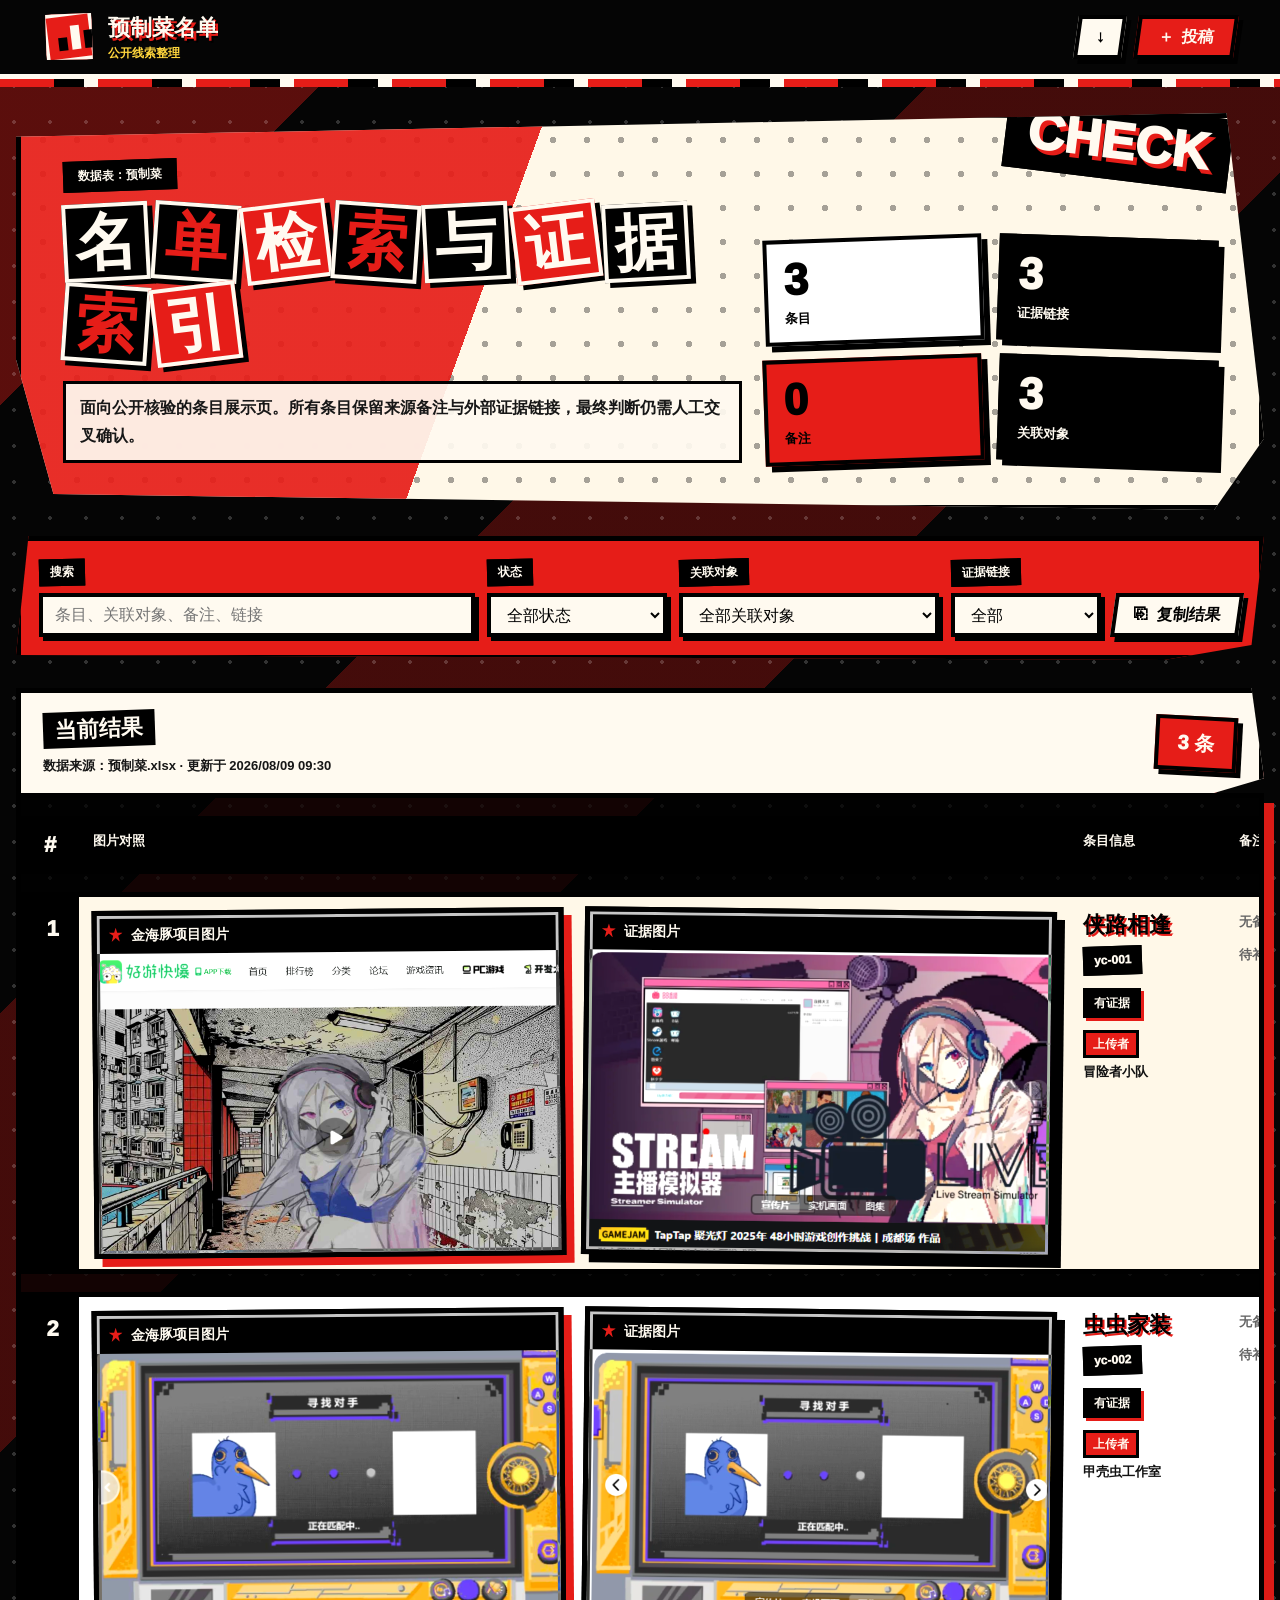
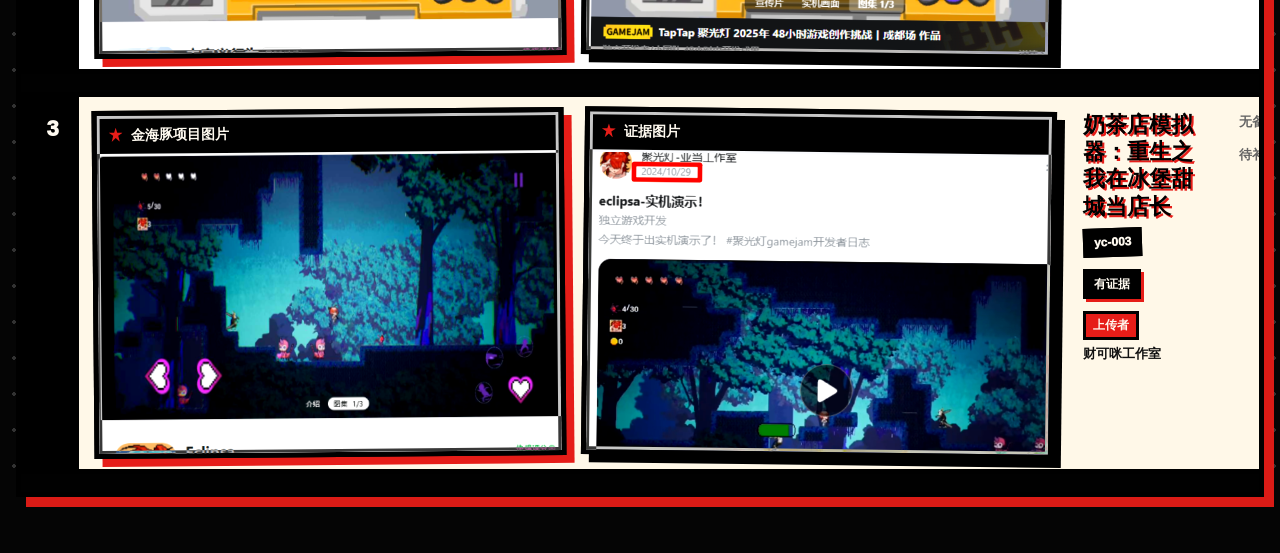
==== docs/index.html @ 8e6822d4 "replace prepared food table with latest data" ====
<!doctype html>
<html lang="zh-CN">
  <head>
    <meta charset="utf-8">
    <meta name="viewport" content="width=device-width, initial-scale=1">
    <title>预制菜名单</title>
    <link rel="stylesheet" href="./styles.css?v=20260808-clean">
  </head>
  <body>
    <div class="poster-bg" aria-hidden="true">
      <span class="poster-bg__stripe poster-bg__stripe--one"></span>
      <span class="poster-bg__stripe poster-bg__stripe--two"></span>
      <span class="poster-bg__target"></span>
    </div>

    <header class="topbar">
      <a class="brand" href="./" aria-label="预制菜名单首页">
        <span class="brand__mark" aria-hidden="true">
          <span></span>
          <span></span>
          <span></span>
        </span>
        <span>
          <strong>预制菜名单</strong>
          <small>公开线索整理</small>
        </span>
      </a>
      <nav class="topbar__actions" aria-label="页面操作">
        <a class="icon-button" href="./data/prepared-foods.csv" download title="下载 CSV" aria-label="下载 CSV">
          <span aria-hidden="true">↓</span>
        </a>
        <button class="primary-button" id="openSubmit" type="button">
          <span aria-hidden="true">＋</span>
          投稿
        </button>
      </nav>
    </header>

    <main class="app">
      <section class="summary-band" aria-label="数据概览">
        <div class="summary-copy">
          <p class="eyebrow">数据表：预制菜</p>
          <h1 class="cutout-title" aria-label="名单检索与证据索引">
            <span>名</span><span>单</span><span>检</span><span>索</span><span>与</span><span>证</span><span>据</span><span>索</span><span>引</span>
          </h1>
          <p>面向公开核验的条目展示页。所有条目保留来源备注与外部证据链接，最终判断仍需人工交叉确认。</p>
        </div>
        <div class="metric-grid" aria-label="统计">
          <div class="metric">
            <span id="totalCount">--</span>
            <small>条目</small>
          </div>
          <div class="metric">
            <span id="evidenceCount">--</span>
            <small>证据链接</small>
          </div>
          <div class="metric">
            <span id="noteCount">--</span>
            <small>备注</small>
          </div>
          <div class="metric">
            <span id="relatedCount">--</span>
            <small>关联对象</small>
          </div>
        </div>
      </section>

      <section class="controls" aria-label="筛选">
        <label class="field field--search">
          <span>搜索</span>
          <input id="searchInput" type="search" autocomplete="off" placeholder="条目、关联对象、备注、链接">
        </label>
        <label class="field">
          <span>状态</span>
          <select id="statusFilter">
            <option value="">全部状态</option>
          </select>
        </label>
        <label class="field">
          <span>关联对象</span>
          <select id="relatedFilter">
            <option value="">全部关联对象</option>
          </select>
        </label>
        <label class="field">
          <span>证据链接</span>
          <select id="evidenceFilter">
            <option value="">全部</option>
            <option value="with">有链接</option>
            <option value="without">待补充</option>
          </select>
        </label>
        <button class="secondary-button" id="copyVisible" type="button">
          <span aria-hidden="true">⎘</span>
          复制结果
        </button>
      </section>

      <section class="table-section" aria-label="名单">
        <div class="table-section__head">
          <div>
            <h2>当前结果</h2>
            <p id="dataMeta">正在载入数据...</p>
          </div>
          <span class="result-count" id="resultCount">--</span>
        </div>
        <div class="table-shell">
          <table>
            <thead>
              <tr>
                <th class="col-index">#</th>
                <th class="col-images">图片对照</th>
                <th class="col-info">条目信息</th>
                <th class="col-note">备注 / 证据链接</th>
              </tr>
            </thead>
            <tbody id="itemsBody"></tbody>
          </table>
          <div class="empty-state" id="emptyState" hidden>没有匹配结果</div>
        </div>
      </section>
    </main>

    <dialog class="submit-dialog" id="submitDialog">
      <form class="submit-form" id="submissionForm" method="dialog">
        <div class="dialog-head">
          <div>
            <p class="eyebrow">投稿入口</p>
            <h2>提交新线索</h2>
          </div>
          <button class="icon-button" id="closeSubmit" type="button" title="关闭" aria-label="关闭">
            <span aria-hidden="true">×</span>
          </button>
        </div>

        <label class="field">
          <span>名称</span>
          <input id="submissionName" name="name" required autocomplete="off">
        </label>
        <label class="field">
          <span>金海豚项目图片</span>
          <input id="submissionProjectImage" name="projectImage" type="file" accept="image/*" required>
        </label>
        <label class="field">
          <span>证据图片</span>
          <input id="submissionEvidenceImage" name="evidenceImage" type="file" accept="image/*" required>
        </label>
        <label class="field">
          <span>备注</span>
          <textarea id="submissionNote" name="note" rows="4"></textarea>
        </label>
        <label class="field">
          <span>跳转链接</span>
          <input id="submissionLink" name="linkUrl" type="url" autocomplete="off">
        </label>
        <label class="field">
          <span>开发者（曾用名）</span>
          <input id="submissionDeveloper" name="developer" autocomplete="off">
        </label>

        <div class="dialog-actions">
          <button class="secondary-button" id="copySubmission" type="button">
            <span aria-hidden="true">⎘</span>
            复制 JSON
          </button>
          <button class="primary-button" id="sendSubmission" type="submit">
            <span aria-hidden="true">↗</span>
            提交
          </button>
        </div>
        <p class="form-note" id="submissionMode">当前投稿会进入 GitHub Issues，合并到数据前需要人工核验。</p>
      </form>
    </dialog>

    <div class="toast" id="toast" role="status" aria-live="polite"></div>
    <script src="./app.js?v=20260809-table" defer></script>
  </body>
</html>
---- docs/styles.css ----
:root {
  color-scheme: dark;
  --red: #e61d18;
  --red-dark: #9d0808;
  --black: #050505;
  --ink: #0b0b0b;
  --white: #fffaf0;
  --paper: #fff8e8;
  --muted: #cfc8bc;
  --line: #0b0b0b;
  --yellow: #ffd63d;
  --blue: #52b8ff;
  --shadow-hard: 8px 8px 0 #000000;
  --shadow-red: 10px 10px 0 rgba(230, 29, 24, 0.95);
  --font-main: "Microsoft YaHei", "PingFang SC", "Noto Sans SC", Arial, sans-serif;
  font-family: var(--font-main);
}

* {
  box-sizing: border-box;
}

html {
  min-width: 320px;
  background: var(--black);
}

body {
  min-width: 320px;
  margin: 0;
  color: var(--white);
  background:
    radial-gradient(circle at 14px 14px, rgba(255, 255, 255, 0.18) 0 2px, transparent 2px 18px),
    linear-gradient(135deg, rgba(230, 29, 24, 0.38) 0 12%, transparent 12% 30%, rgba(230, 29, 24, 0.28) 30% 43%, transparent 43%),
    #050505;
  background-size: 36px 36px, 100% 100%, auto;
  overflow-x: hidden;
}

a {
  color: inherit;
}

button,
input,
select,
textarea {
  font: inherit;
}

.poster-bg {
  position: fixed;
  inset: 0;
  z-index: -1;
  overflow: hidden;
  pointer-events: none;
}

.poster-bg__stripe {
  position: absolute;
  display: block;
  background: var(--red);
  transform: rotate(-18deg);
  box-shadow: 18px 18px 0 #000000;
}

.poster-bg__stripe--one {
  width: 50vw;
  height: 160px;
  left: -10vw;
  top: 12vh;
}

.poster-bg__stripe--two {
  width: 62vw;
  height: 120px;
  right: -18vw;
  bottom: 10vh;
  transform: rotate(15deg);
}

.poster-bg__target {
  position: absolute;
  width: min(72vw, 860px);
  aspect-ratio: 1;
  right: -18vw;
  top: -18vw;
  border-radius: 50%;
  background:
    radial-gradient(circle, #000000 0 20%, var(--red) 20% 34%, #000000 34% 49%, var(--red) 49% 62%, #000000 62% 100%);
  opacity: 0.9;
}

.topbar {
  position: sticky;
  top: 0;
  z-index: 10;
  display: flex;
  align-items: center;
  justify-content: space-between;
  gap: 16px;
  min-height: 76px;
  padding: 12px clamp(16px, 4vw, 44px);
  border-bottom: 5px solid var(--white);
  background: #050505;
  box-shadow: 0 8px 0 var(--red);
}

.topbar::after {
  content: "";
  position: absolute;
  left: 0;
  right: 0;
  bottom: -13px;
  height: 8px;
  background: repeating-linear-gradient(90deg, var(--red) 0 54px, #000000 54px 84px, var(--white) 84px 98px);
}

.brand {
  display: flex;
  align-items: center;
  gap: 14px;
  min-width: 0;
  color: var(--white);
  text-decoration: none;
}

.brand__mark {
  display: grid;
  grid-template-columns: repeat(3, 9px);
  align-items: end;
  gap: 4px;
  width: 50px;
  height: 50px;
  padding: 10px;
  border: 4px solid var(--white);
  background: var(--red);
  box-shadow: 6px 6px 0 #000000;
  transform: rotate(-7deg);
  clip-path: polygon(8% 0, 100% 8%, 92% 100%, 0 90%);
}

.brand__mark span {
  display: block;
  width: 9px;
  background: #000000;
}

.brand__mark span:nth-child(1) {
  height: 13px;
}

.brand__mark span:nth-child(2) {
  height: 24px;
  background: var(--white);
}

.brand__mark span:nth-child(3) {
  height: 18px;
}

.brand strong,
.brand small {
  display: block;
  overflow: hidden;
  text-overflow: ellipsis;
  white-space: nowrap;
}

.brand strong {
  color: var(--white);
  font-size: 22px;
  font-weight: 1000;
  letter-spacing: 0;
  text-shadow: 3px 3px 0 var(--red), 5px 5px 0 #000000;
}

.brand small {
  margin-top: 2px;
  color: var(--yellow);
  font-size: 12px;
  font-weight: 900;
}

.topbar__actions,
.dialog-actions {
  display: flex;
  align-items: center;
  gap: 12px;
}

.app {
  position: relative;
  width: min(1800px, calc(100% - 32px));
  margin: 34px auto 56px;
}

.summary-band {
  position: relative;
  display: grid;
  grid-template-columns: minmax(0, 1.2fr) minmax(320px, 0.8fr);
  gap: 22px;
  align-items: stretch;
  padding: clamp(22px, 4vw, 42px);
  border: 5px solid #000000;
  background:
    linear-gradient(110deg, rgba(230, 29, 24, 0.92) 0 38%, transparent 38%),
    radial-gradient(circle at 22px 22px, rgba(0, 0, 0, 0.35) 0 3px, transparent 3px 18px),
    var(--paper);
  background-size: auto, 34px 34px, auto;
  color: var(--ink);
  box-shadow: var(--shadow-hard);
  clip-path: polygon(0 6%, 97% 0, 100% 82%, 96% 100%, 3% 96%, 0 62%);
}

.summary-band::before {
  content: "CHECK";
  position: absolute;
  right: 28px;
  top: -12px;
  padding: 2px 18px 5px;
  border: 4px solid #000000;
  color: var(--white);
  background: #000000;
  font-size: clamp(22px, 4vw, 52px);
  font-weight: 1000;
  transform: rotate(7deg);
  text-shadow: 4px 4px 0 var(--red);
}

.summary-copy {
  min-width: 0;
}

.eyebrow {
  display: inline-block;
  margin: 0 0 12px;
  padding: 4px 12px;
  border: 3px solid #000000;
  color: var(--white);
  background: #000000;
  font-size: 12px;
  font-weight: 1000;
  letter-spacing: 0;
  transform: rotate(-2deg);
}

h1,
h2 {
  margin: 0;
  letter-spacing: 0;
}

.cutout-title {
  display: flex;
  flex-wrap: wrap;
  align-items: flex-end;
  gap: 4px;
  max-width: 880px;
  line-height: 1;
}

.cutout-title span {
  display: inline-grid;
  place-items: center;
  min-width: clamp(38px, 6vw, 74px);
  min-height: clamp(46px, 6vw, 82px);
  padding: 4px 8px;
  border: 4px solid var(--white);
  color: var(--white);
  background: #000000;
  font-size: clamp(30px, 5vw, 62px);
  font-weight: 1000;
  box-shadow: 5px 5px 0 #000000;
  transform: rotate(var(--tilt, -3deg));
}

.cutout-title span:nth-child(2n) {
  --tilt: 4deg;
  color: var(--red);
}

.cutout-title span:nth-child(3n) {
  --tilt: -7deg;
  background: var(--red);
  color: var(--white);
}

.summary-copy p:last-child,
.table-section__head p,
.form-note {
  color: #171717;
}

.summary-copy p:last-child {
  max-width: 720px;
  margin: 18px 0 0;
  padding: 10px 14px;
  border: 3px solid #000000;
  background: rgba(255, 250, 240, 0.92);
  font-weight: 800;
  line-height: 1.75;
}

.metric-grid {
  display: grid;
  grid-template-columns: repeat(2, minmax(0, 1fr));
  gap: 14px;
  align-content: end;
}

.metric {
  min-height: 92px;
  padding: 14px 16px;
  border: 4px solid #000000;
  background: #ffffff;
  color: #000000;
  box-shadow: 6px 6px 0 #000000;
  transform: rotate(-2deg);
}

.metric:nth-child(2n) {
  color: var(--white);
  background: #000000;
  transform: rotate(2deg);
}

.metric:nth-child(3n) {
  background: var(--red);
}

.metric span {
  display: block;
  font-size: clamp(28px, 4vw, 44px);
  font-weight: 1000;
  line-height: 1;
}

.metric small {
  display: block;
  margin-top: 8px;
  color: inherit;
  font-size: 13px;
  font-weight: 1000;
}

.controls {
  position: relative;
  display: grid;
  grid-template-columns: minmax(240px, 1fr) minmax(140px, 180px) minmax(180px, 260px) minmax(120px, 150px) auto;
  gap: 12px;
  align-items: end;
  margin-top: 26px;
  padding: 18px;
  border: 5px solid #000000;
  background: var(--red);
  box-shadow: var(--shadow-hard);
  clip-path: polygon(1% 0, 100% 0, 99% 88%, 92% 100%, 0 96%);
}

.field {
  display: grid;
  gap: 7px;
  min-width: 0;
}

.field span {
  display: inline-block;
  width: fit-content;
  padding: 2px 8px;
  border: 3px solid #000000;
  color: var(--white);
  background: #000000;
  font-size: 12px;
  font-weight: 1000;
  transform: rotate(-1.5deg);
}

.field input,
.field select,
.field textarea {
  width: 100%;
  min-width: 0;
  border: 4px solid #000000;
  background: var(--white);
  color: #000000;
  outline: none;
  box-shadow: 4px 4px 0 #000000;
}

.field input,
.field select {
  height: 44px;
  padding: 0 12px;
}

.field input[type="file"] {
  padding: 8px 10px;
}

.field textarea {
  resize: vertical;
  min-height: 104px;
  padding: 11px 12px;
  line-height: 1.6;
}

.field input:focus,
.field select:focus,
.field textarea:focus {
  border-color: var(--yellow);
  box-shadow: 5px 5px 0 #000000, 0 0 0 4px rgba(255, 214, 61, 0.45);
}

.icon-button,
.primary-button,
.secondary-button {
  display: inline-flex;
  align-items: center;
  justify-content: center;
  gap: 8px;
  height: 44px;
  border: 4px solid #000000;
  cursor: pointer;
  text-decoration: none;
  white-space: nowrap;
  font-weight: 1000;
  box-shadow: 5px 5px 0 #000000;
  transform: skew(-8deg);
}

.icon-button > *,
.primary-button > *,
.secondary-button > * {
  transform: skew(8deg);
}

.icon-button {
  width: 48px;
  color: #000000;
  background: var(--white);
}

.primary-button {
  padding: 0 18px;
  color: var(--white);
  background: var(--red);
}

.secondary-button {
  padding: 0 16px;
  color: #000000;
  background: var(--white);
}

.icon-button:hover,
.secondary-button:hover,
.primary-button:hover {
  color: var(--white);
  background: #000000;
  border-color: var(--white);
}

.table-section {
  margin-top: 28px;
}

.table-section__head {
  display: flex;
  align-items: center;
  justify-content: space-between;
  gap: 16px;
  padding: 18px 22px;
  border: 5px solid #000000;
  border-bottom: 0;
  color: #000000;
  background: var(--white);
  box-shadow: var(--shadow-red);
  clip-path: polygon(0 0, 99% 0, 100% 86%, 96% 100%, 0 100%);
}

.table-section__head h2 {
  display: inline-block;
  padding: 3px 12px;
  color: var(--white);
  background: #000000;
  font-size: 22px;
  font-weight: 1000;
  transform: rotate(-2deg);
}

.table-section__head p {
  margin: 10px 0 0;
  font-size: 13px;
  font-weight: 900;
}

.result-count {
  min-width: 82px;
  padding: 10px 14px;
  border: 4px solid #000000;
  color: var(--white);
  background: var(--red);
  text-align: center;
  font-size: 20px;
  font-weight: 1000;
  box-shadow: 5px 5px 0 #000000;
  transform: rotate(3deg);
}

.table-shell {
  position: relative;
  overflow-x: auto;
  border: 5px solid #000000;
  background: rgba(0, 0, 0, 0.72);
  box-shadow: var(--shadow-red);
}

table {
  width: 100%;
  min-width: 1360px;
  border-collapse: separate;
  border-spacing: 0 18px;
  table-layout: fixed;
}

th,
td {
  text-align: left;
  vertical-align: top;
}

thead th {
  position: sticky;
  top: 0;
  z-index: 1;
  padding: 12px 14px;
  border-top: 4px solid #000000;
  border-bottom: 4px solid #000000;
  color: var(--white);
  background: #000000;
  font-size: 13px;
  font-weight: 1000;
}

td {
  padding: 14px;
  border-top: 5px solid #000000;
  border-bottom: 5px solid #000000;
  color: #000000;
  background: var(--paper);
  line-height: 1.62;
}

.case-row:nth-child(2n) td {
  background: #ffffff;
}

.case-row:hover td {
  background: #ffe04d;
}

.case-row td:first-child {
  border-left: 5px solid #000000;
}

.case-row td:last-child {
  border-right: 5px solid #000000;
}

.col-index {
  width: 58px;
  color: var(--white);
  background: #000000 !important;
  font-size: 22px;
  font-weight: 1000;
  text-align: center;
}

.col-images {
  width: 76%;
}

.col-info {
  width: 12%;
}

.col-note {
  width: 12%;
}

.item-name {
  display: block;
  color: #000000;
  font-size: clamp(18px, 1.7vw, 26px);
  font-weight: 1000;
  line-height: 1.25;
  text-shadow: 2px 2px 0 var(--red);
}

.item-id {
  display: inline-block;
  margin-top: 8px;
  padding: 2px 8px;
  border: 3px solid #000000;
  color: var(--white);
  background: #000000;
  font-size: 12px;
  font-weight: 1000;
  transform: rotate(-2deg);
}

.status-line {
  margin-top: 12px;
}

.info-block {
  display: grid;
  gap: 4px;
  margin-top: 12px;
  color: #111111;
  font-size: 13px;
  font-weight: 800;
  line-height: 1.55;
}

.info-label {
  width: fit-content;
  padding: 2px 7px;
  border: 3px solid #000000;
  color: var(--white);
  background: var(--red);
  font-size: 12px;
  font-weight: 1000;
}

.image-compare-cell {
  padding-top: 12px;
  padding-bottom: 12px;
}

.compare-grid {
  display: grid;
  grid-template-columns: repeat(2, minmax(0, 1fr));
  gap: 18px;
  width: 100%;
}

.compare-panel {
  position: relative;
  display: grid;
  grid-template-rows: auto 1fr;
  min-width: 0;
  border: 5px solid #000000;
  color: inherit;
  background: #000000;
  text-decoration: none;
  box-shadow: 8px 8px 0 var(--red);
  overflow: hidden;
  transform: rotate(-0.5deg);
}

.compare-panel:nth-child(2) {
  transform: rotate(0.7deg);
  box-shadow: 8px 8px 0 #000000;
}

.compare-panel::after {
  content: "";
  position: absolute;
  inset: 0;
  border: 3px solid rgba(255, 255, 255, 0.78);
  pointer-events: none;
  mix-blend-mode: difference;
}

.compare-panel__head {
  display: flex;
  align-items: center;
  min-height: 38px;
  padding: 6px 12px;
  color: var(--white);
  background: #000000;
  font-size: 14px;
  font-weight: 1000;
}

.compare-panel__head::before {
  content: "";
  width: 14px;
  height: 14px;
  margin-right: 8px;
  background: var(--red);
  clip-path: polygon(50% 0, 61% 35%, 100% 35%, 68% 57%, 79% 100%, 50% 72%, 21% 100%, 32% 57%, 0 35%, 39% 35%);
}

.compare-frame {
  display: grid;
  place-items: center;
  aspect-ratio: 16 / 10;
  min-height: 300px;
  background:
    radial-gradient(circle at 18px 18px, rgba(230, 29, 24, 0.2) 0 3px, transparent 3px 18px),
    #111111;
  background-size: 34px 34px;
}

.compare-frame img {
  display: block;
  width: 100%;
  height: 100%;
  object-fit: contain;
  filter: contrast(1.08) saturate(1.08);
}

.compare-empty {
  display: grid;
  place-items: center;
  aspect-ratio: 16 / 10;
  min-height: 300px;
  color: var(--white);
  background: #111111;
  font-weight: 1000;
}

.compact-info-cell,
.note-link-cell {
  font-size: 13px;
}

.note-cell {
  color: #111111;
  font-weight: 800;
  line-height: 1.65;
}

.link-stack {
  margin-top: 12px;
}

.muted {
  color: #646464;
  font-weight: 800;
}

.badge,
.tag {
  display: inline-flex;
  align-items: center;
  min-height: 26px;
  max-width: 100%;
  padding: 4px 8px;
  border: 3px solid #000000;
  color: var(--white);
  background: #000000;
  font-size: 12px;
  font-weight: 1000;
  line-height: 1.35;
  box-shadow: 3px 3px 0 var(--red);
}

.badge--warn {
  background: var(--red);
}

.badge--empty {
  color: #000000;
  background: var(--yellow);
}

.tag-list {
  display: flex;
  flex-wrap: wrap;
  gap: 6px;
  margin-top: 12px;
}

.tag {
  color: #000000;
  background: var(--white);
  box-shadow: 3px 3px 0 #000000;
}

.evidence-link {
  display: inline-flex;
  align-items: center;
  min-height: 34px;
  max-width: 100%;
  padding: 5px 10px;
  border: 4px solid #000000;
  color: var(--white);
  background: var(--red);
  font-weight: 1000;
  text-decoration: none;
  box-shadow: 4px 4px 0 #000000;
  transform: skew(-5deg);
}

.evidence-link span {
  overflow: hidden;
  text-overflow: ellipsis;
  white-space: nowrap;
  transform: skew(5deg);
}

.empty-state {
  padding: 42px 20px;
  color: var(--white);
  text-align: center;
  font-weight: 1000;
}

.submit-dialog {
  width: min(700px, calc(100% - 24px));
  border: 5px solid #000000;
  padding: 0;
  color: #000000;
  background: var(--paper);
  box-shadow: 12px 12px 0 var(--red);
}

.submit-dialog::backdrop {
  background: rgba(0, 0, 0, 0.72);
  backdrop-filter: blur(2px);
}

.submit-form {
  display: grid;
  gap: 16px;
  padding: 22px;
  background:
    radial-gradient(circle at 14px 14px, rgba(230, 29, 24, 0.16) 0 2px, transparent 2px 18px),
    var(--paper);
  background-size: 30px 30px;
}

.dialog-head {
  display: flex;
  align-items: start;
  justify-content: space-between;
  gap: 16px;
  padding-bottom: 10px;
  border-bottom: 5px solid #000000;
}

.dialog-head h2 {
  color: var(--red);
  font-size: 28px;
  font-weight: 1000;
  text-shadow: 2px 2px 0 #000000;
}

.form-note {
  margin: 0;
  color: #111111;
  font-size: 13px;
  font-weight: 800;
  line-height: 1.7;
}

.toast {
  position: fixed;
  right: 20px;
  bottom: 20px;
  z-index: 20;
  max-width: min(420px, calc(100% - 40px));
  padding: 12px 14px;
  border: 4px solid #000000;
  color: var(--white);
  background: var(--red);
  box-shadow: 6px 6px 0 #000000;
  opacity: 0;
  transform: translateY(10px);
  transition: opacity 160ms ease, transform 160ms ease;
  pointer-events: none;
  font-weight: 1000;
}

.toast--show {
  opacity: 1;
  transform: translateY(0);
}

@media (max-width: 980px) {
  .summary-band,
  .controls {
    grid-template-columns: 1fr;
  }

  .controls {
    align-items: stretch;
  }
}

@media (max-width: 700px) {
  .topbar {
    align-items: stretch;
    flex-direction: column;
  }

  .topbar__actions {
    justify-content: space-between;
  }

  .app {
    width: min(100% - 20px, 1800px);
    margin-top: 28px;
  }

  .summary-band {
    padding: 18px;
    clip-path: polygon(0 0, 100% 0, 100% 94%, 0 100%);
  }

  .summary-band::before {
    display: none;
  }

  .cutout-title span {
    min-width: 36px;
    min-height: 44px;
    font-size: 30px;
  }

  .metric-grid {
    grid-template-columns: 1fr 1fr;
  }

  .controls {
    clip-path: none;
  }

  table {
    min-width: 0;
    border-spacing: 0 14px;
    table-layout: auto;
  }

  thead {
    display: none;
  }

  tr,
  td {
    display: block;
  }

  tr {
    margin: 0 0 16px;
  }

  td {
    border-right: 5px solid #000000;
    border-left: 5px solid #000000;
    padding: 10px 12px;
  }

  td::before {
    display: inline-block;
    margin-bottom: 8px;
    padding: 2px 8px;
    border: 3px solid #000000;
    color: var(--white);
    background: #000000;
    font-size: 12px;
    font-weight: 1000;
  }

  td:nth-child(1)::before {
    content: "序号";
  }

  td:nth-child(2)::before {
    content: "图片对照";
  }

  td:nth-child(3)::before {
    content: "条目信息";
  }

  td:nth-child(4)::before {
    content: "备注 / 证据链接";
  }

  .col-index,
  .col-images,
  .col-info,
  .col-note,
  .note-cell {
    max-width: none;
    width: auto;
  }

  .col-index {
    text-align: left;
  }

  .compare-grid {
    grid-template-columns: repeat(2, minmax(0, 1fr));
    gap: 10px;
  }

  .compare-frame,
  .compare-empty {
    min-height: 170px;
  }

}
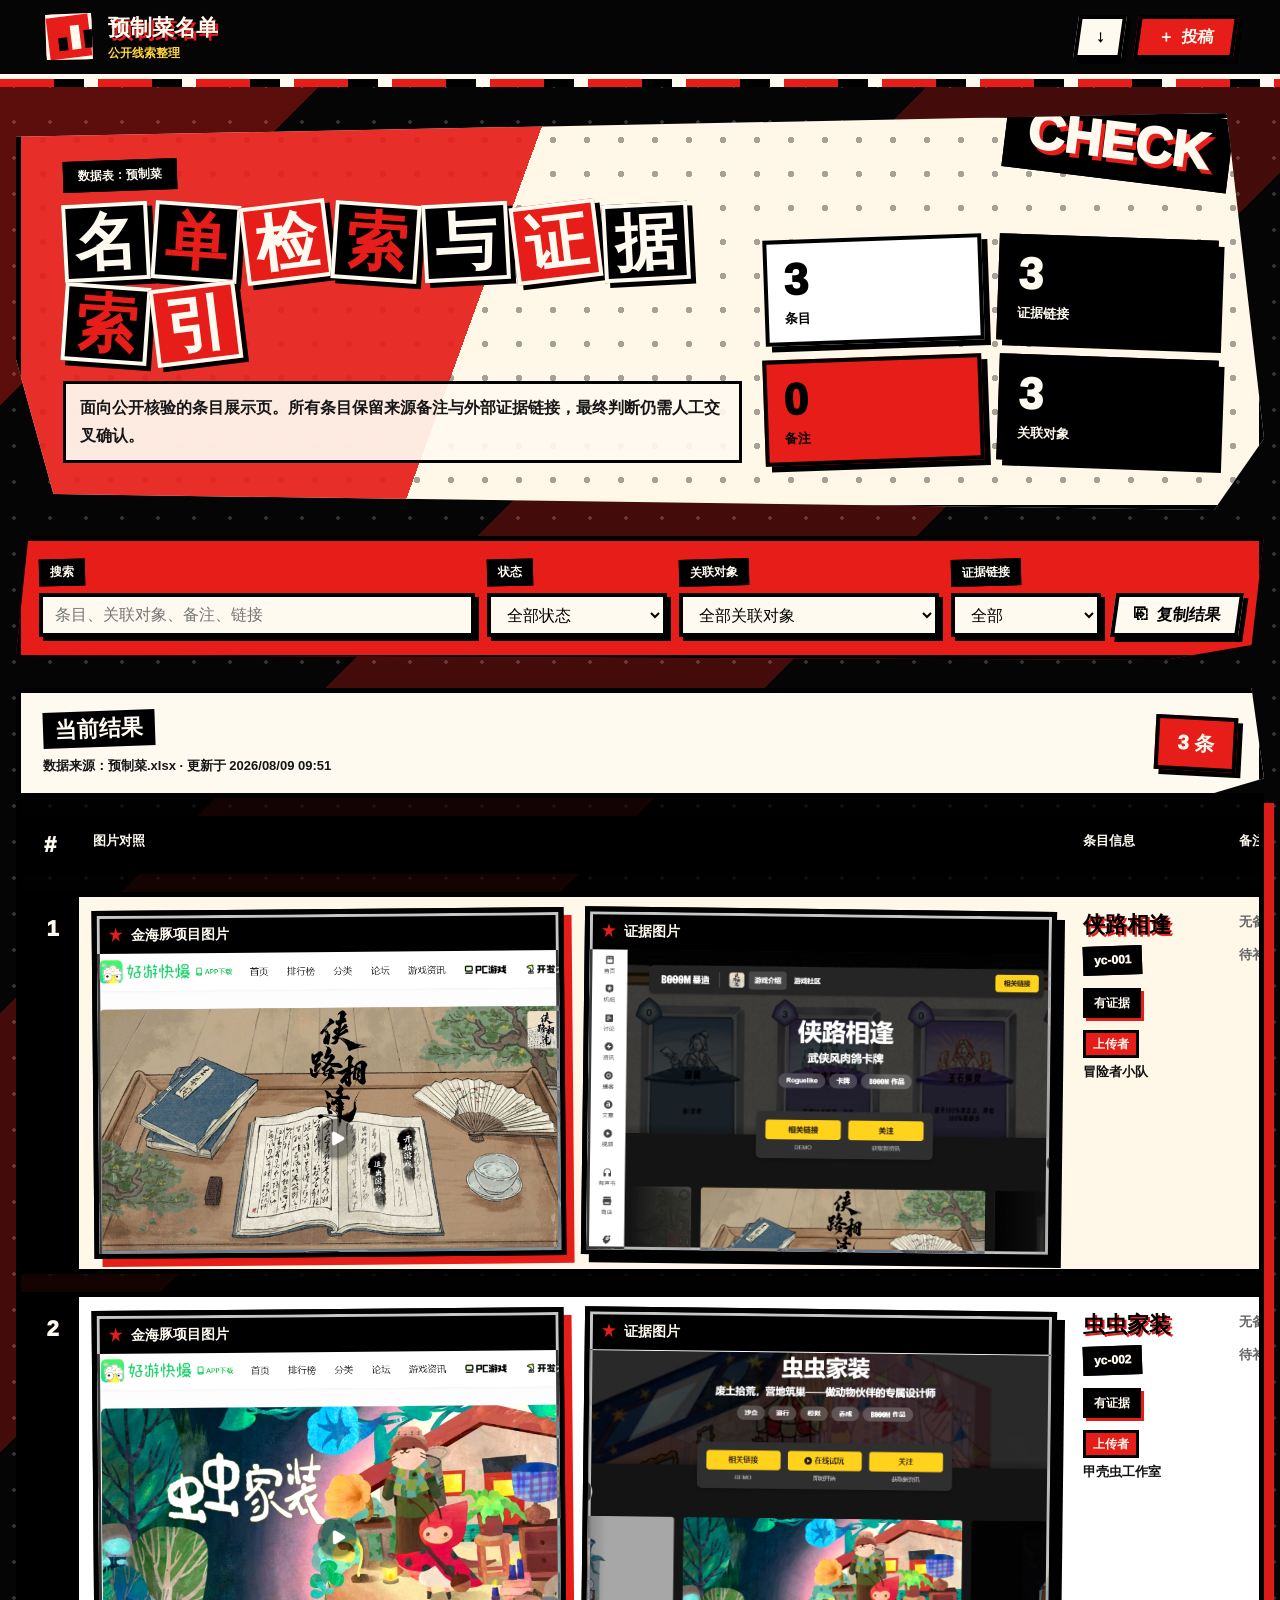
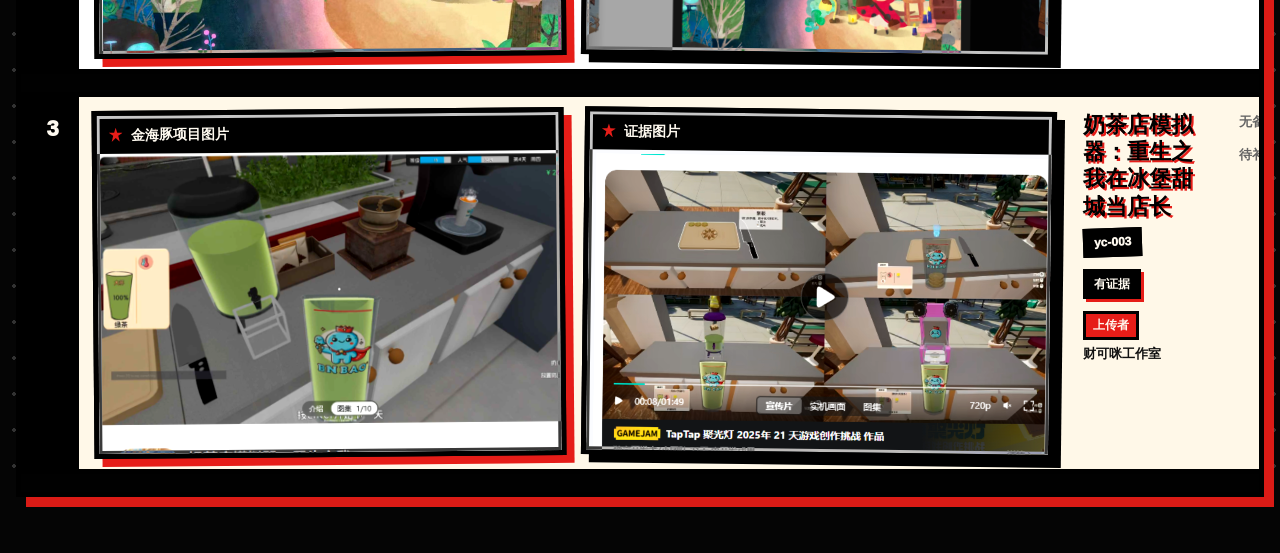
==== commit 1ff14049: "fix images for latest prepared food entries" ====
--- a/docs/index.html
+++ b/docs/index.html
@@ -173,6 +173,6 @@
     </dialog>
 
     <div class="toast" id="toast" role="status" aria-live="polite"></div>
-    <script src="./app.js?v=20260809-table" defer></script>
+    <script src="./app.js?v=20260809-images" defer></script>
   </body>
 </html>
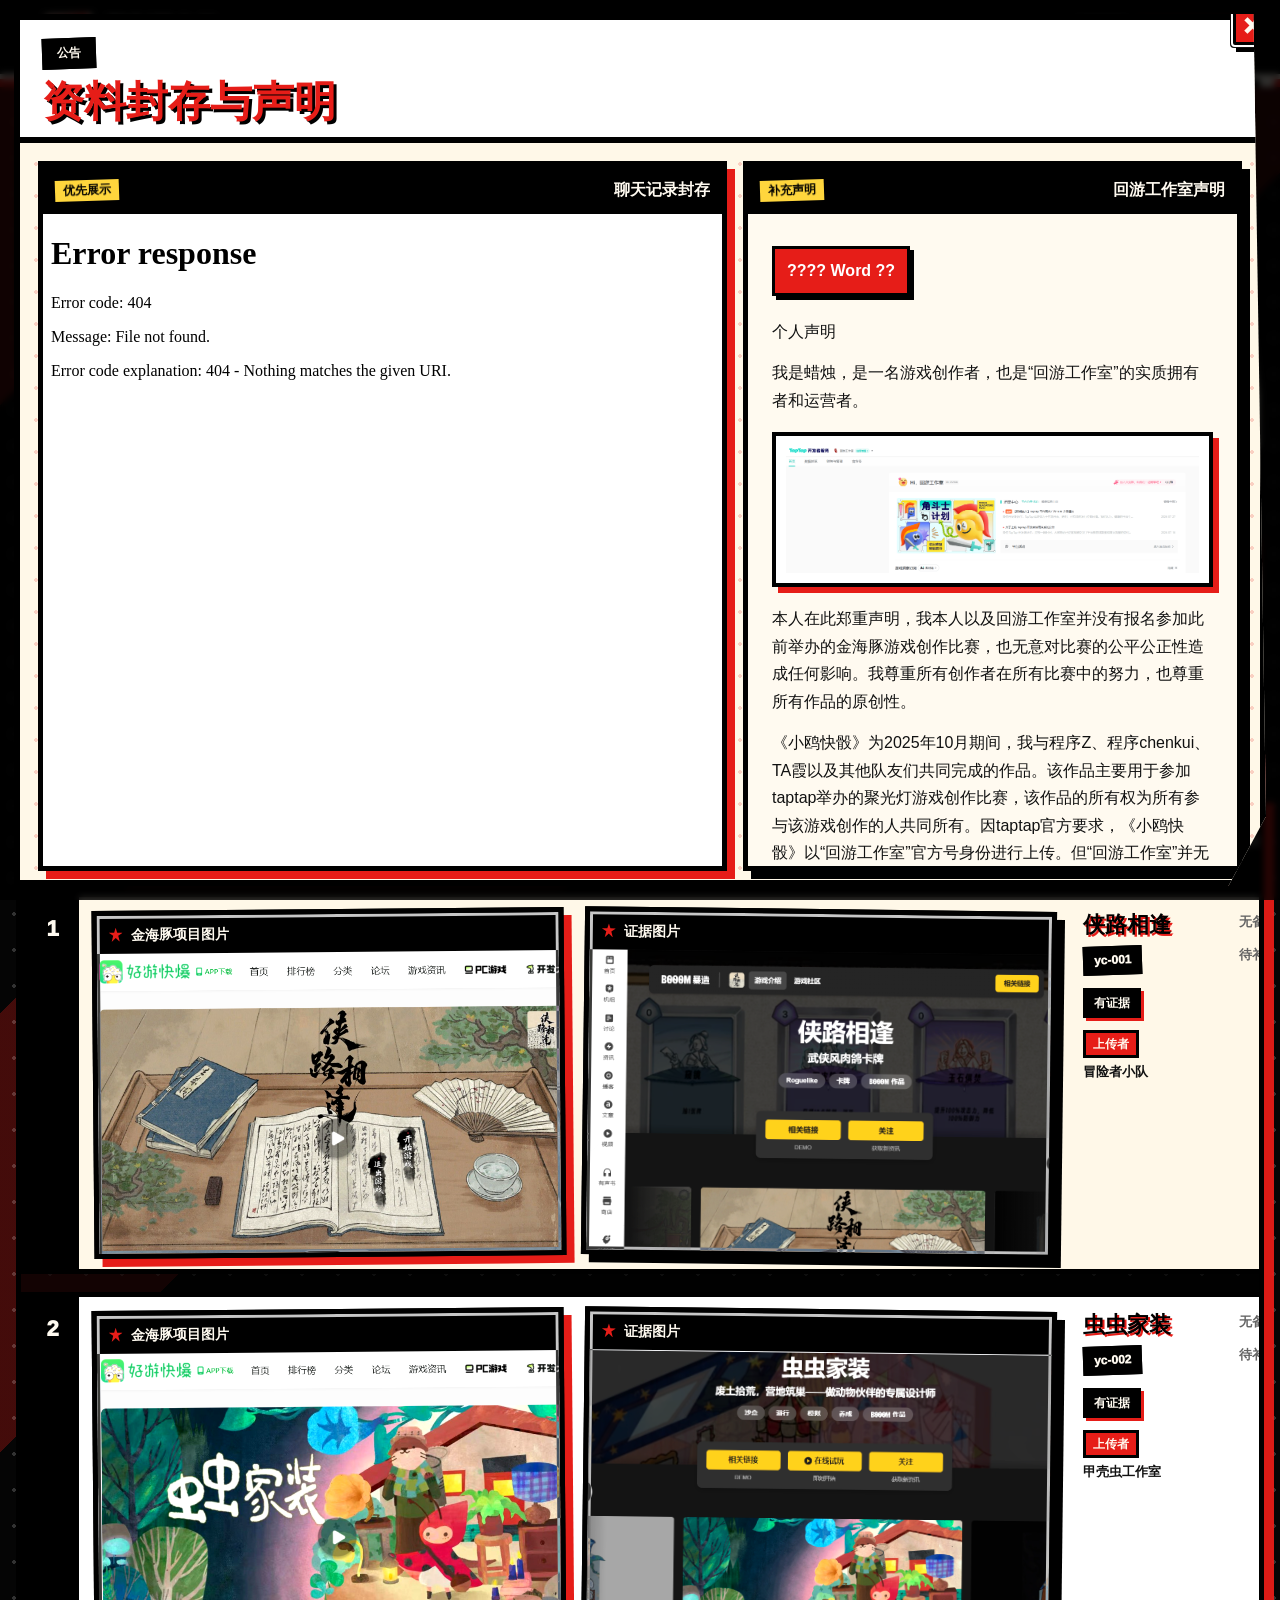
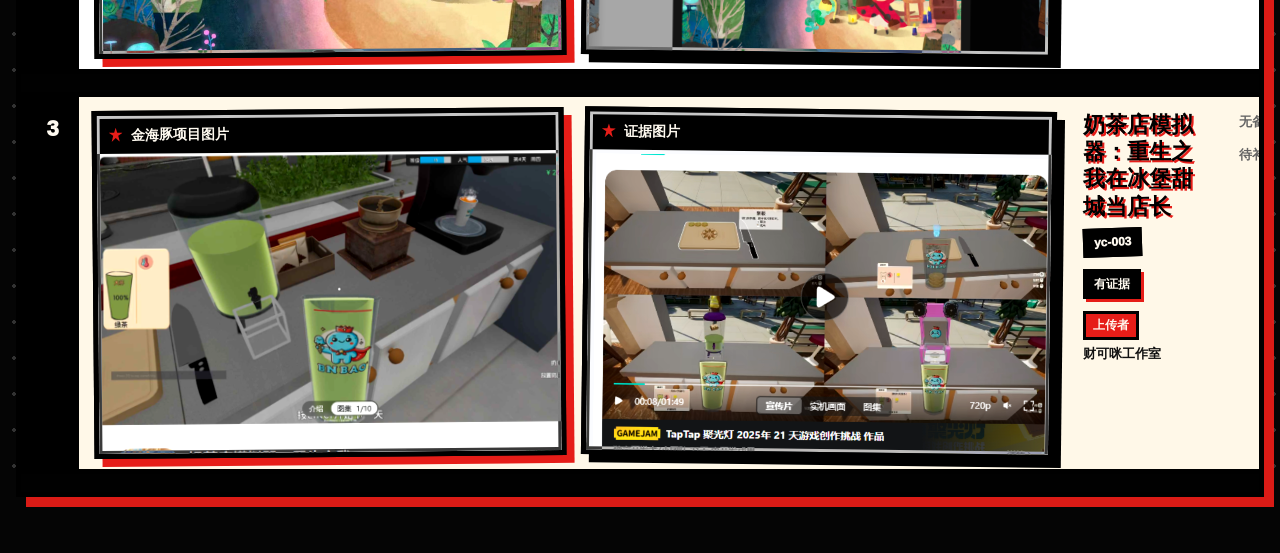
==== commit 13624d43: "add announcement documents modal" ====
--- a/docs/index.html
+++ b/docs/index.html
@@ -4,7 +4,7 @@
     <meta charset="utf-8">
     <meta name="viewport" content="width=device-width, initial-scale=1">
     <title>预制菜名单</title>
-    <link rel="stylesheet" href="./styles.css?v=20260808-clean">
+    <link rel="stylesheet" href="./styles.css?v=20260809-notice">
   </head>
   <body>
     <div class="poster-bg" aria-hidden="true">
@@ -172,7 +172,47 @@
       </form>
     </dialog>
 
+    <dialog class="announcement-dialog" id="announcementDialog" aria-labelledby="announcementTitle">
+      <div class="announcement-shell">
+        <div class="announcement-head">
+          <div>
+            <p class="eyebrow">公告</p>
+            <h2 id="announcementTitle">资料封存与声明</h2>
+          </div>
+          <button class="announcement-close" id="closeAnnouncement" type="button" title="关闭" aria-label="关闭公告">
+            <span aria-hidden="true">×</span>
+          </button>
+        </div>
+        <div class="announcement-panels" aria-label="公告文件">
+          <section class="announcement-panel announcement-panel--priority" aria-label="聊天记录封存">
+            <div class="announcement-panel__head">
+              <span>优先展示</span>
+              <strong>聊天记录封存</strong>
+            </div>
+            <iframe
+              src="./announcements/chat-record.html"
+              title="聊天记录封存"
+              loading="eager"
+              sandbox="allow-same-origin allow-scripts allow-popups"
+            ></iframe>
+          </section>
+          <section class="announcement-panel" aria-label="回游工作室声明">
+            <div class="announcement-panel__head">
+              <span>补充声明</span>
+              <strong>回游工作室声明</strong>
+            </div>
+            <iframe
+              src="./announcements/huiyou-statement.html"
+              title="回游工作室声明"
+              loading="eager"
+              sandbox="allow-same-origin allow-scripts allow-popups"
+            ></iframe>
+          </section>
+        </div>
+      </div>
+    </dialog>
+
     <div class="toast" id="toast" role="status" aria-live="polite"></div>
-    <script src="./app.js?v=20260809-images" defer></script>
+    <script src="./app.js?v=20260809-notice" defer></script>
   </body>
 </html>
--- a/docs/styles.css
+++ b/docs/styles.css
@@ -858,6 +858,151 @@
   line-height: 1.7;
 }
 
+.announcement-dialog {
+  width: min(1540px, calc(100vw - 28px));
+  max-width: none;
+  max-height: calc(100vh - 28px);
+  border: 0;
+  padding: 0;
+  color: #000000;
+  background: transparent;
+  overflow: visible;
+}
+
+.announcement-dialog::backdrop {
+  background: rgba(0, 0, 0, 0.82);
+  backdrop-filter: blur(3px);
+}
+
+.announcement-dialog[open] .announcement-shell {
+  animation: announcement-slide-in 260ms cubic-bezier(0.2, 0.8, 0.2, 1);
+}
+
+.announcement-shell {
+  display: grid;
+  grid-template-rows: auto minmax(0, 1fr);
+  max-height: calc(100vh - 28px);
+  border: 6px solid #000000;
+  background:
+    radial-gradient(circle at 16px 16px, rgba(230, 29, 24, 0.18) 0 2px, transparent 2px 18px),
+    var(--paper);
+  background-size: 32px 32px;
+  box-shadow: 14px 14px 0 var(--red), 20px 20px 0 #000000;
+  clip-path: polygon(0 0, 99% 0, 100% 92%, 97% 100%, 0 100%);
+}
+
+.announcement-head {
+  position: relative;
+  display: flex;
+  align-items: start;
+  justify-content: space-between;
+  gap: 16px;
+  padding: 18px 22px 14px;
+  border-bottom: 6px solid #000000;
+  background: #ffffff;
+}
+
+.announcement-head h2 {
+  color: var(--red);
+  font-size: clamp(26px, 4vw, 42px);
+  font-weight: 1000;
+  line-height: 1;
+  text-shadow: 3px 3px 0 #000000;
+}
+
+.announcement-close {
+  position: absolute;
+  right: -13px;
+  top: -15px;
+  z-index: 2;
+  display: grid;
+  place-items: center;
+  width: 42px;
+  height: 42px;
+  border: 5px solid #000000;
+  color: var(--white);
+  background: var(--red);
+  box-shadow: 5px 5px 0 #000000;
+  cursor: pointer;
+  font-size: 30px;
+  font-weight: 1000;
+  line-height: 1;
+}
+
+.announcement-close:hover {
+  color: var(--red);
+  background: var(--white);
+}
+
+.announcement-panels {
+  display: grid;
+  grid-template-columns: minmax(0, 1.16fr) minmax(0, 0.84fr);
+  gap: 16px;
+  min-height: 0;
+  padding: 18px;
+}
+
+.announcement-panel {
+  display: grid;
+  grid-template-rows: auto minmax(0, 1fr);
+  min-width: 0;
+  min-height: min(720px, calc(100vh - 190px));
+  border: 5px solid #000000;
+  background: #000000;
+  box-shadow: 8px 8px 0 #000000;
+  overflow: hidden;
+}
+
+.announcement-panel--priority {
+  box-shadow: 8px 8px 0 var(--red);
+}
+
+.announcement-panel__head {
+  display: flex;
+  align-items: center;
+  justify-content: space-between;
+  gap: 12px;
+  min-height: 48px;
+  padding: 8px 12px;
+  color: var(--white);
+  background: #000000;
+  font-weight: 1000;
+}
+
+.announcement-panel__head span {
+  padding: 2px 8px;
+  color: #000000;
+  background: var(--yellow);
+  font-size: 12px;
+  transform: rotate(-2deg);
+}
+
+.announcement-panel__head strong {
+  overflow: hidden;
+  text-overflow: ellipsis;
+  white-space: nowrap;
+}
+
+.announcement-panel iframe {
+  width: 100%;
+  height: 100%;
+  min-height: 0;
+  border: 0;
+  background: #ffffff;
+}
+
+@keyframes announcement-slide-in {
+  from {
+    opacity: 0;
+    transform: translateY(-18px) scale(0.985);
+  }
+
+  to {
+    opacity: 1;
+    transform: translateY(0) scale(1);
+  }
+}
+
 .toast {
   position: fixed;
   right: 20px;
@@ -889,6 +1034,18 @@
 
   .controls {
     align-items: stretch;
+  }
+
+  .announcement-panels {
+    display: flex;
+    overflow-x: auto;
+    scroll-snap-type: x mandatory;
+  }
+
+  .announcement-panel {
+    flex: 0 0 min(88vw, 760px);
+    min-height: min(680px, calc(100vh - 190px));
+    scroll-snap-align: start;
   }
 }
 
@@ -1005,4 +1162,23 @@
     min-height: 170px;
   }
 
-}
+  .announcement-dialog {
+    width: calc(100vw - 14px);
+    max-height: calc(100vh - 14px);
+  }
+
+  .announcement-shell {
+    max-height: calc(100vh - 14px);
+    clip-path: none;
+  }
+
+  .announcement-head {
+    padding: 16px 16px 12px;
+  }
+
+  .announcement-panel {
+    flex-basis: calc(100vw - 54px);
+    min-height: min(620px, calc(100vh - 178px));
+  }
+
+}
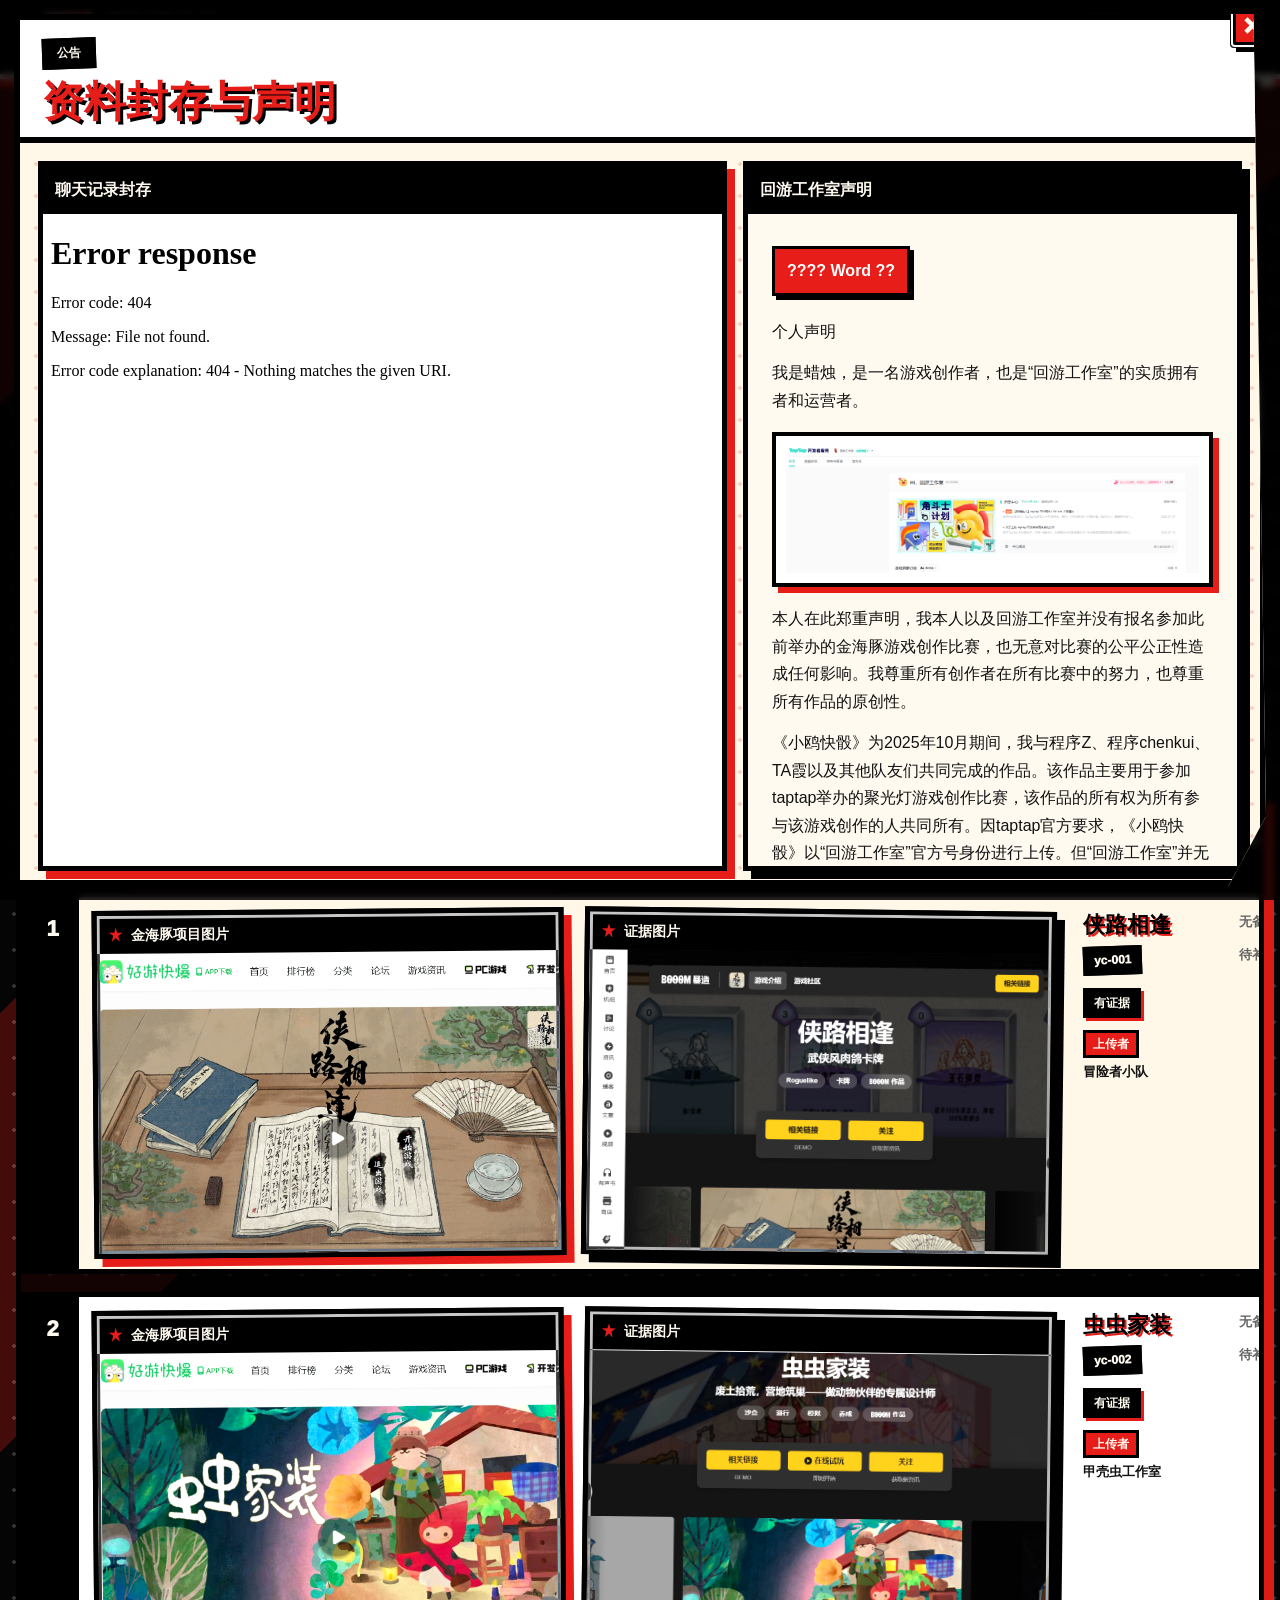
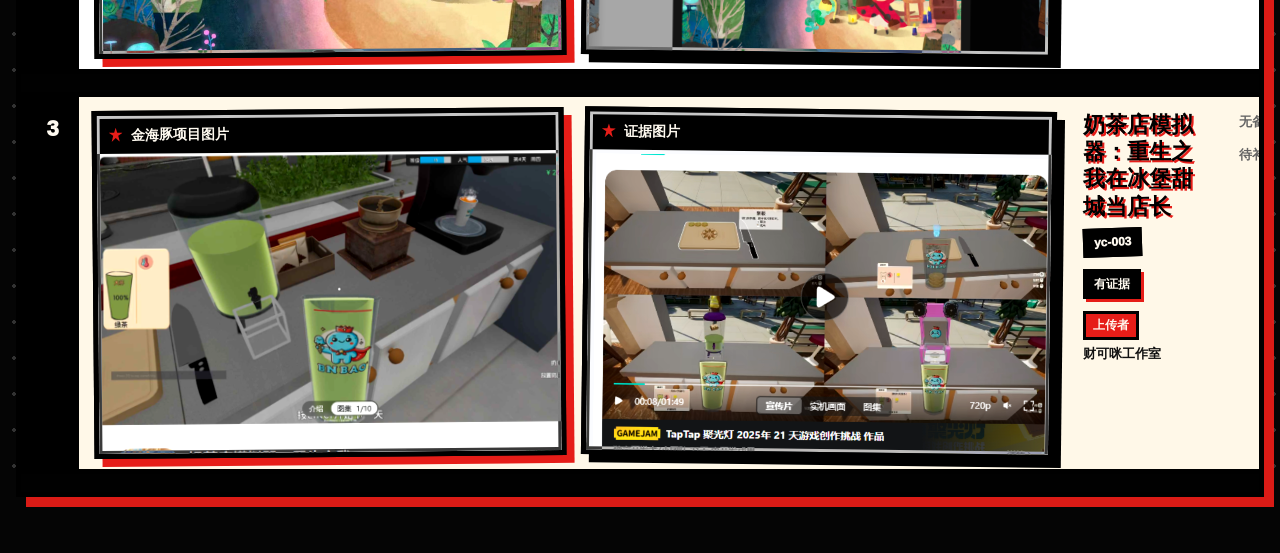
==== commit e731a9d7: "remove announcement panel labels" ====
--- a/docs/index.html
+++ b/docs/index.html
@@ -186,7 +186,6 @@
         <div class="announcement-panels" aria-label="公告文件">
           <section class="announcement-panel announcement-panel--priority" aria-label="聊天记录封存">
             <div class="announcement-panel__head">
-              <span>优先展示</span>
               <strong>聊天记录封存</strong>
             </div>
             <iframe
@@ -198,7 +197,6 @@
           </section>
           <section class="announcement-panel" aria-label="回游工作室声明">
             <div class="announcement-panel__head">
-              <span>补充声明</span>
               <strong>回游工作室声明</strong>
             </div>
             <iframe
--- a/docs/styles.css
+++ b/docs/styles.css
@@ -969,14 +969,6 @@
   font-weight: 1000;
 }
 
-.announcement-panel__head span {
-  padding: 2px 8px;
-  color: #000000;
-  background: var(--yellow);
-  font-size: 12px;
-  transform: rotate(-2deg);
-}
-
 .announcement-panel__head strong {
   overflow: hidden;
   text-overflow: ellipsis;
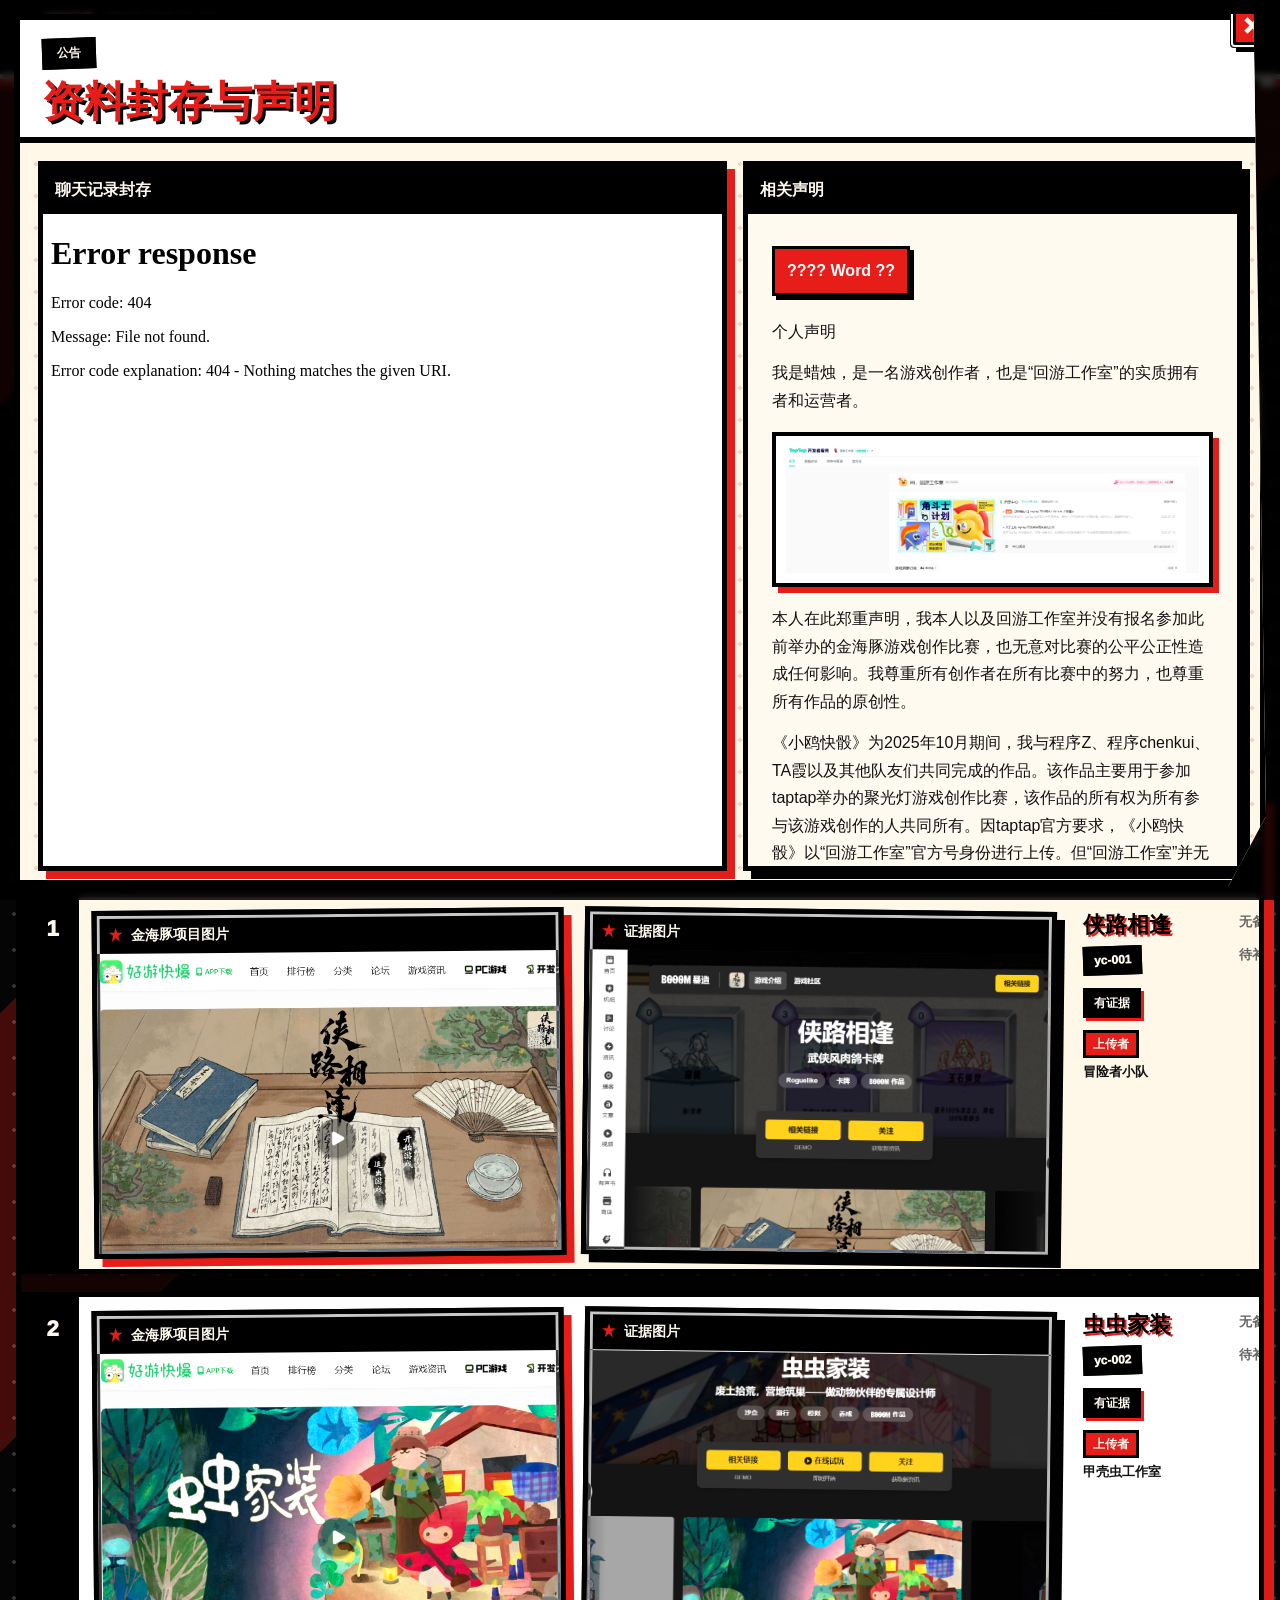
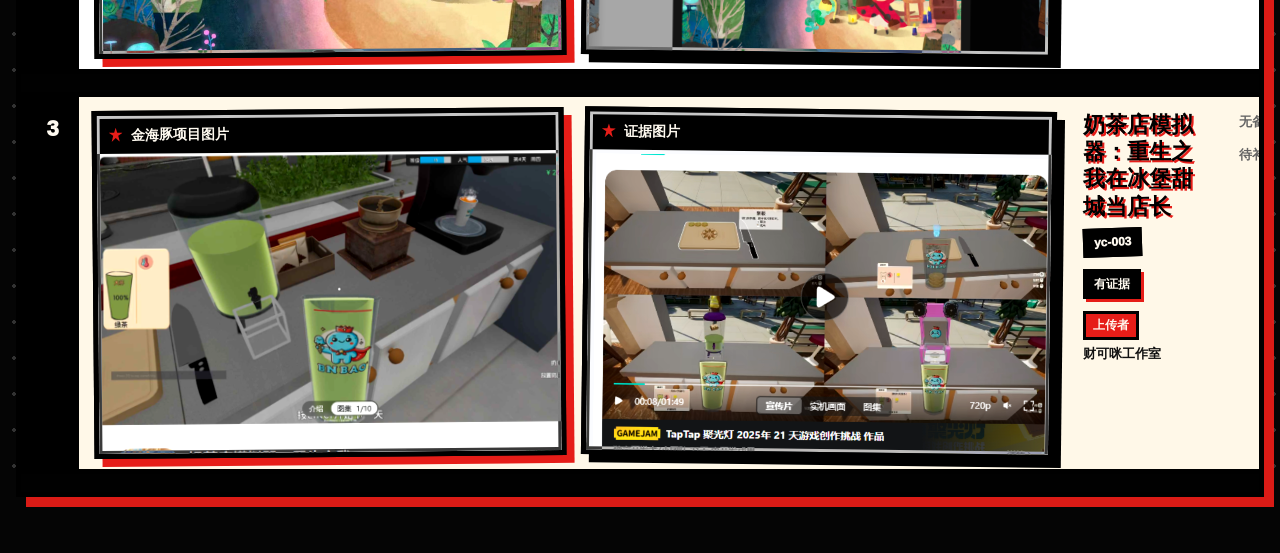
==== commit b3ff445c: "rename announcement statement title" ====
--- a/docs/index.html
+++ b/docs/index.html
@@ -195,13 +195,13 @@
               sandbox="allow-same-origin allow-scripts allow-popups"
             ></iframe>
           </section>
-          <section class="announcement-panel" aria-label="回游工作室声明">
+          <section class="announcement-panel" aria-label="相关声明">
             <div class="announcement-panel__head">
-              <strong>回游工作室声明</strong>
+              <strong>相关声明</strong>
             </div>
             <iframe
               src="./announcements/huiyou-statement.html"
-              title="回游工作室声明"
+              title="相关声明"
               loading="eager"
               sandbox="allow-same-origin allow-scripts allow-popups"
             ></iframe>
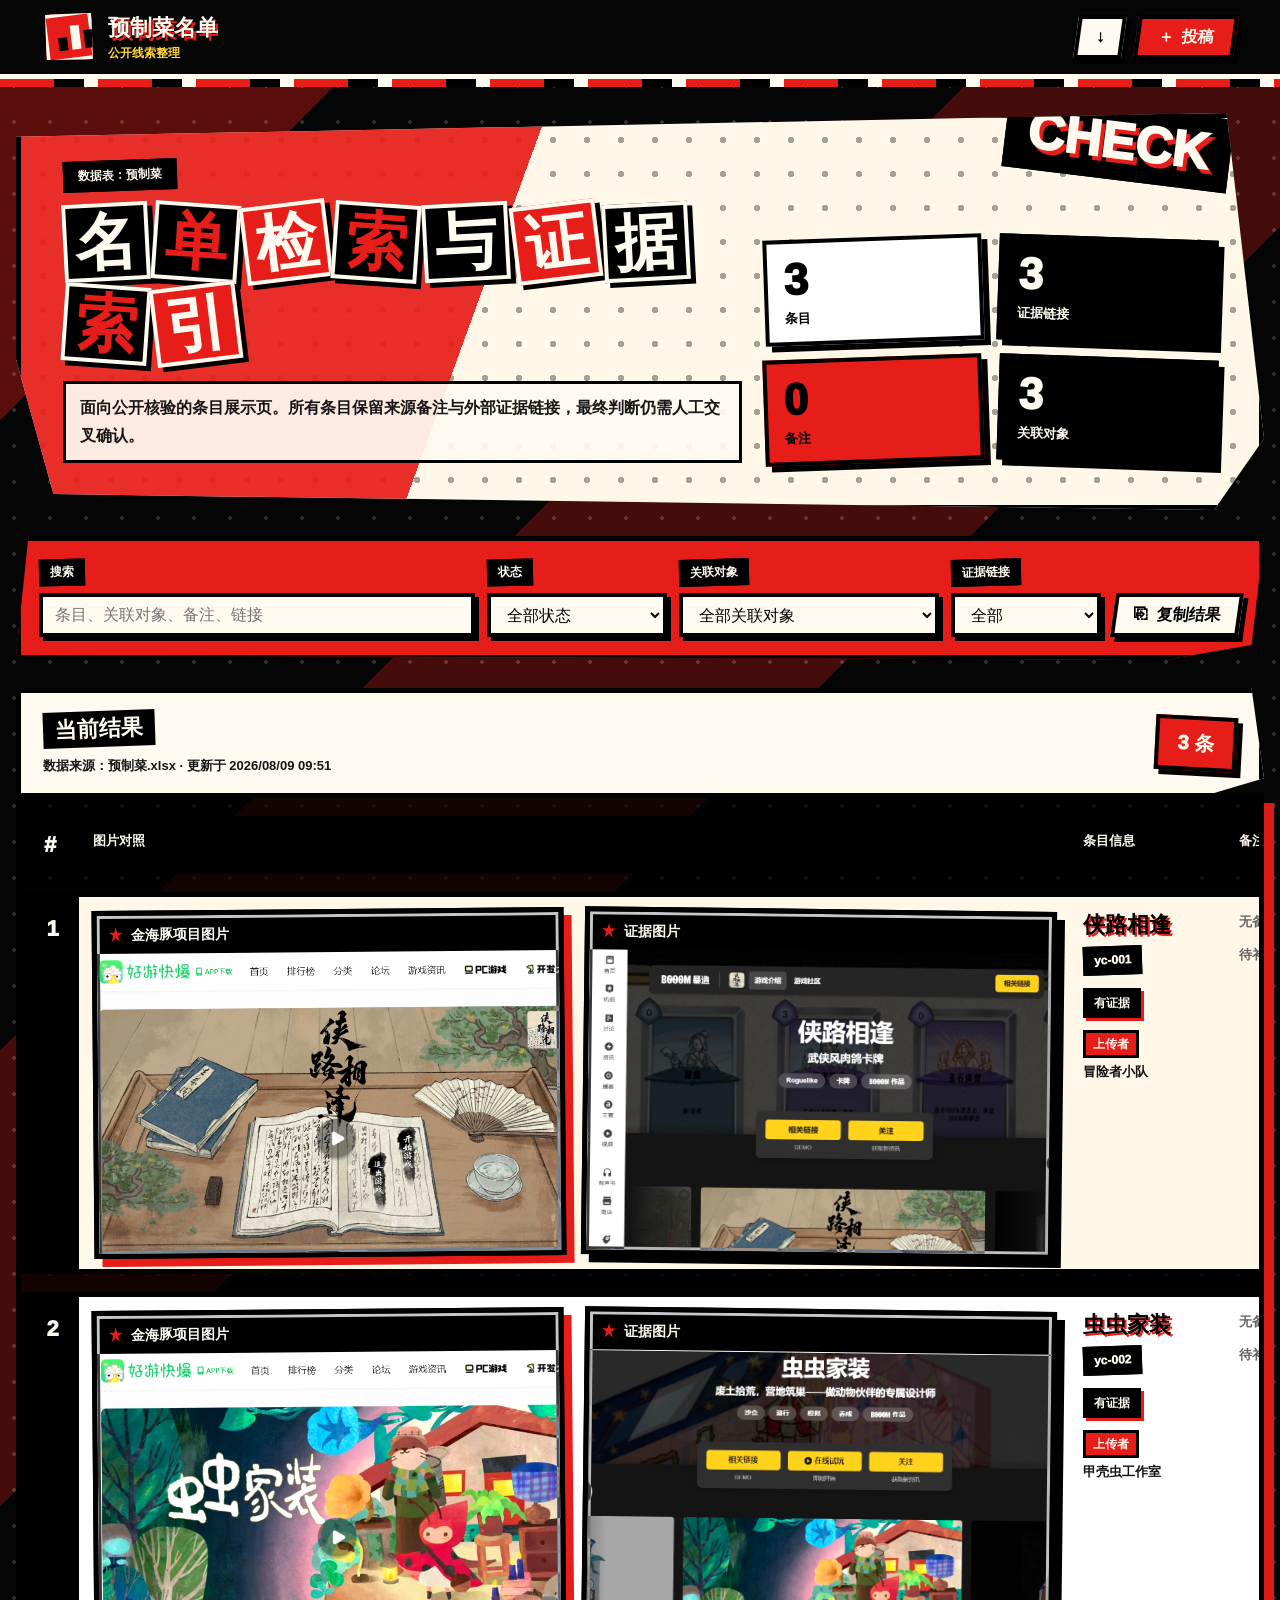
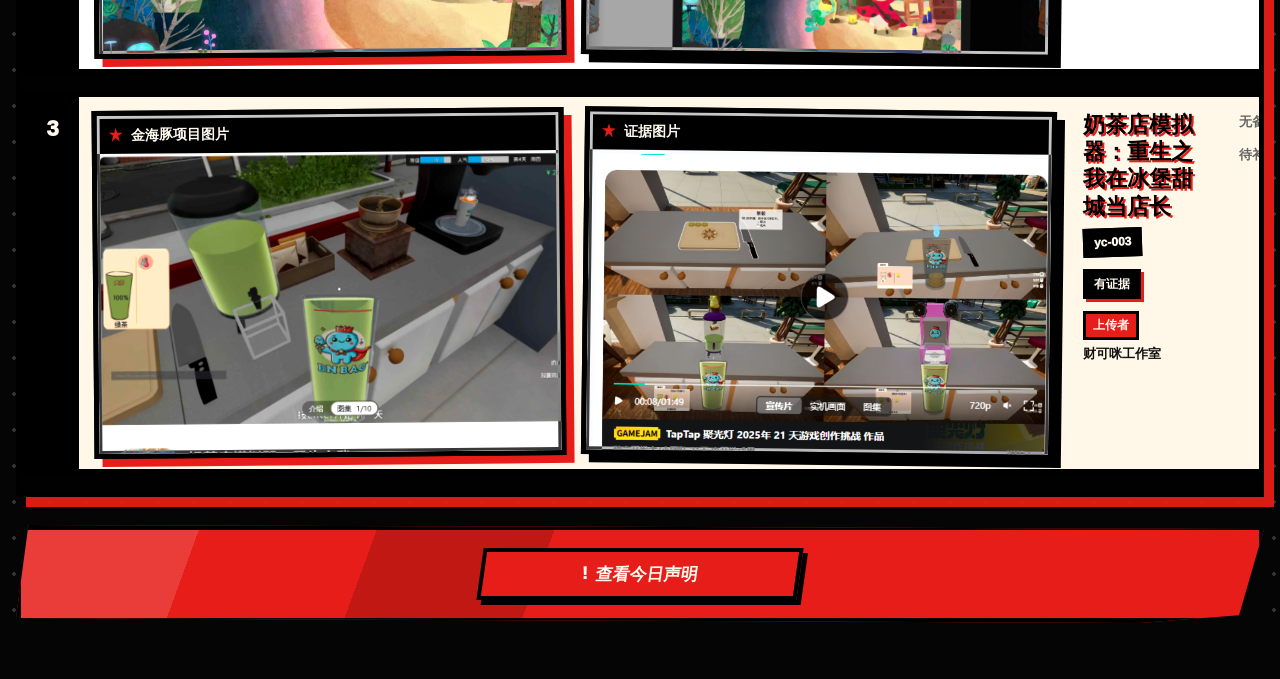
==== commit 81887c4b: "open announcement from bottom button" ====
--- a/docs/index.html
+++ b/docs/index.html
@@ -4,7 +4,7 @@
     <meta charset="utf-8">
     <meta name="viewport" content="width=device-width, initial-scale=1">
     <title>预制菜名单</title>
-    <link rel="stylesheet" href="./styles.css?v=20260809-notice">
+    <link rel="stylesheet" href="./styles.css?v=20260810-announcement-button">
   </head>
   <body>
     <div class="poster-bg" aria-hidden="true">
@@ -119,6 +119,13 @@
           <div class="empty-state" id="emptyState" hidden>没有匹配结果</div>
         </div>
       </section>
+
+      <div class="announcement-trigger-row">
+        <button class="primary-button announcement-trigger" id="openAnnouncement" type="button">
+          <span aria-hidden="true">!</span>
+          查看今日声明
+        </button>
+      </div>
     </main>
 
     <dialog class="submit-dialog" id="submitDialog">
@@ -211,6 +218,6 @@
     </dialog>
 
     <div class="toast" id="toast" role="status" aria-live="polite"></div>
-    <script src="./app.js?v=20260809-notice" defer></script>
+    <script src="./app.js?v=20260810-announcement-button" defer></script>
   </body>
 </html>
--- a/docs/styles.css
+++ b/docs/styles.css
@@ -516,6 +516,26 @@
   box-shadow: var(--shadow-red);
 }
 
+.announcement-trigger-row {
+  display: flex;
+  justify-content: center;
+  margin-top: 28px;
+  padding: 18px;
+  border: 5px solid #000000;
+  background:
+    linear-gradient(110deg, rgba(255, 255, 255, 0.14) 0 14%, transparent 14% 28%, rgba(0, 0, 0, 0.16) 28% 42%, transparent 42%),
+    var(--red);
+  box-shadow: var(--shadow-hard);
+  clip-path: polygon(1% 0, 100% 4%, 98% 92%, 90% 100%, 0 95%);
+}
+
+.announcement-trigger {
+  min-width: min(100%, 320px);
+  height: 52px;
+  padding: 0 24px;
+  font-size: 17px;
+}
+
 table {
   width: 100%;
   min-width: 1360px;
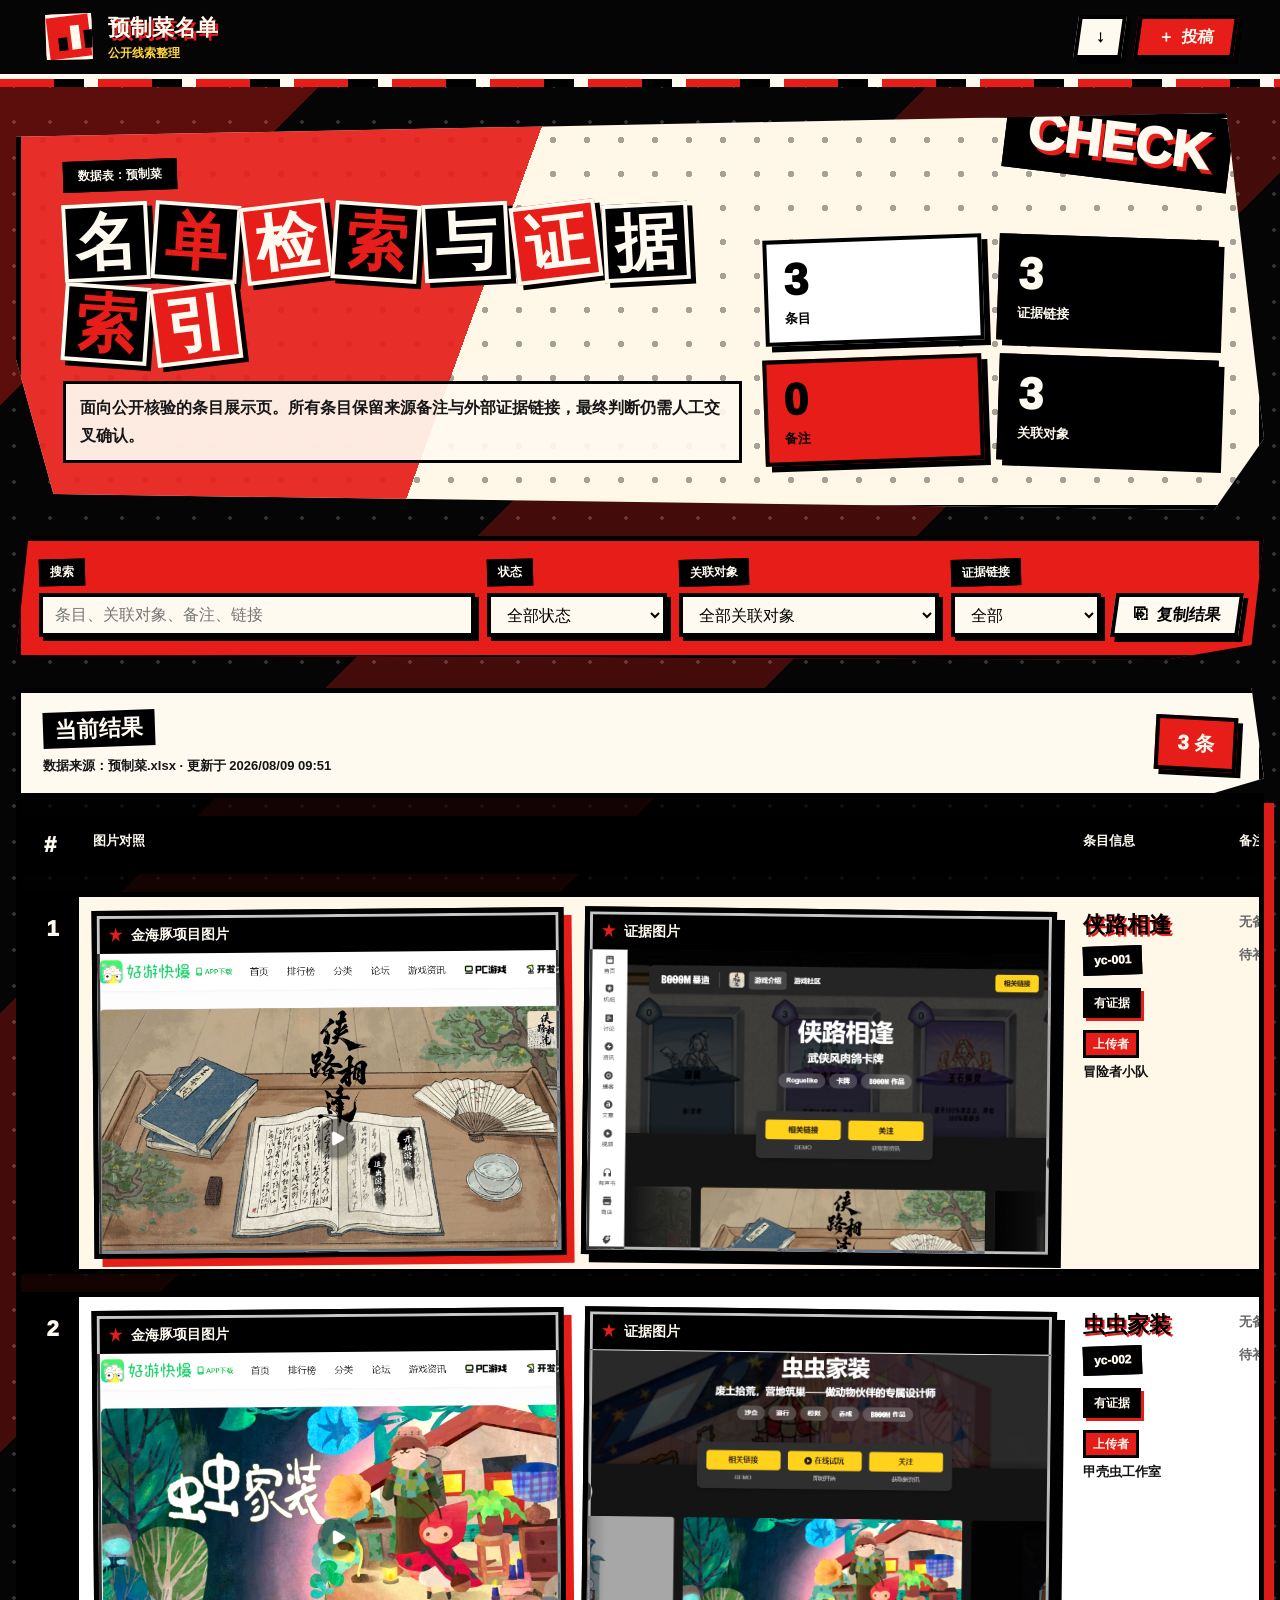
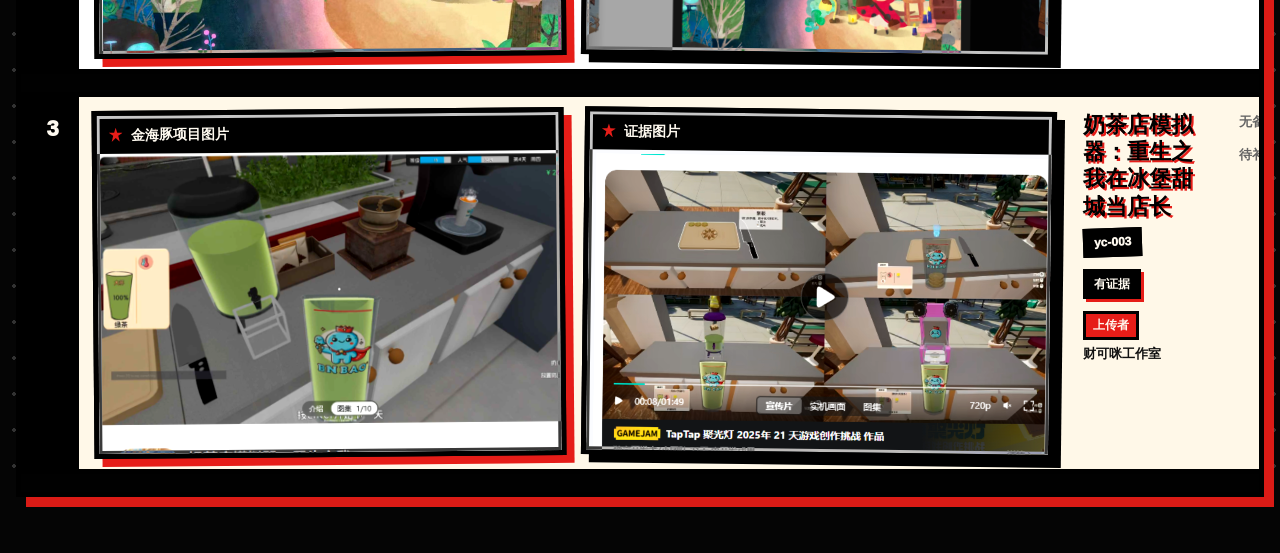
==== commit 31d4e3e5: "ensure hidden announcement trigger stays hidden" ====
--- a/docs/index.html
+++ b/docs/index.html
@@ -4,7 +4,7 @@
     <meta charset="utf-8">
     <meta name="viewport" content="width=device-width, initial-scale=1">
     <title>预制菜名单</title>
-    <link rel="stylesheet" href="./styles.css?v=20260810-announcement-button">
+    <link rel="stylesheet" href="./styles.css?v=20260810-hide-announcement">
   </head>
   <body>
     <div class="poster-bg" aria-hidden="true">
@@ -120,7 +120,7 @@
         </div>
       </section>
 
-      <div class="announcement-trigger-row">
+      <div class="announcement-trigger-row" hidden>
         <button class="primary-button announcement-trigger" id="openAnnouncement" type="button">
           <span aria-hidden="true">!</span>
           查看今日声明
--- a/docs/styles.css
+++ b/docs/styles.css
@@ -20,6 +20,10 @@
   box-sizing: border-box;
 }
 
+[hidden] {
+  display: none !important;
+}
+
 html {
   min-width: 320px;
   background: var(--black);
